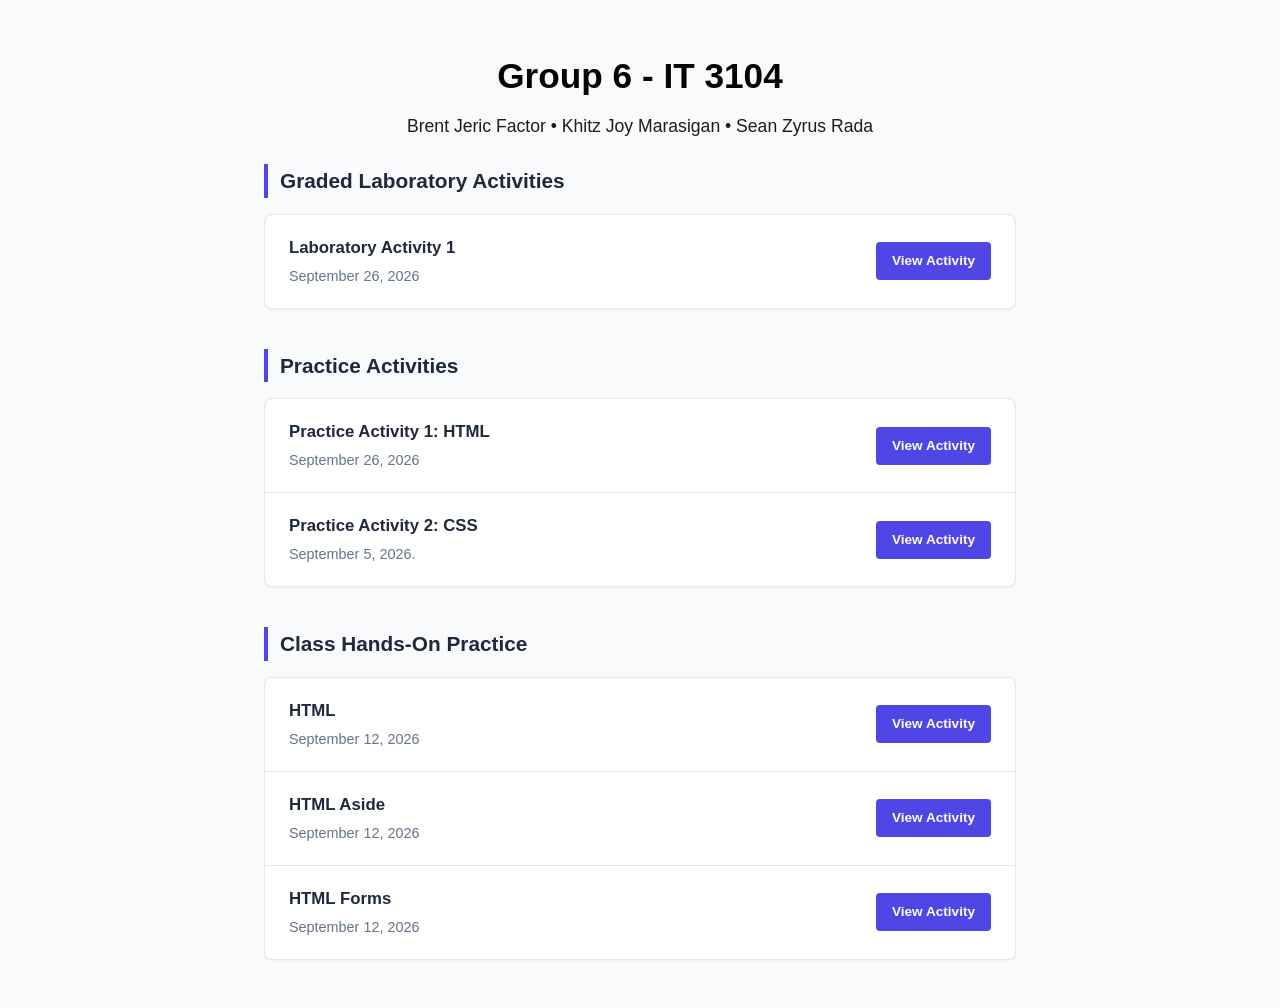
==== index.html @ 84ebf4d2 "Add Laboratory Activities, Hands-On Practice, practice activities, index.htmland style.css" ====
<!DOCTYPE html>
<html lang="en">
<head>
    <meta charset="UTF-8">
    <meta name="viewport" content="width=device-width, initial-scale=1.0">
    <title>Class Activity Repository</title>
    <link rel="stylesheet" href="style.css">
</head>
<body>

    <!-- Banner Header -->
    <header>
        <h1>Group 6 - IT 3104</h1>
        <p>Brent Jeric Factor • Khitz Joy Marasigan • Sean Zyrus Rada</p>
    </header>

    <!-- Main Content Area -->
    <main>
        
        <!-- Section: Current Module -->
        <h2 class="section-title">Graded Laboratory Activities</h2>
        <ul class="activity-list">
            <li>
                <span class="activity-info">
                    <strong>Laboratory Activity 1</strong>
                    <p>September 26, 2026</p>
                </span>
                <a href="Laboratory Activities/Lab_1.html" class="btn">View Activity</a>
            </li>
        </ul>
        
        <!-- Section: Current Module -->
        <h2 class="section-title">Practice Activities</h2>
        <ul class="activity-list">
            <li>
                <span class="activity-info">
                    <strong>Practice Activity 1: HTML</strong>
                    <p>September 26, 2026</p>
                </span>
                <a href="practice activities/student_profile_portal.html" class="btn">View Activity</a>
            </li>
            <li>
                <span class="activity-info">
                    <strong>Practice Activity 2: CSS</strong>
                    <p>September 5, 2026.</p>
                </span>
                <a href="#" class="btn">View Activity</a>
            </li>
        </ul>

        <!-- Section: Current Module -->
        <h2 class="section-title">Class Hands-On Practice</h2>
        <ul class="activity-list">
            <li>
                <span class="activity-info">
                    <strong>HTML</strong>
                    <p>September 12, 2026</p>
                </span>
                <a href="Hands-On Practice/practice 1 html.html" class="btn">View Activity</a>
            </li>
            <li>
                <span class="activity-info">
                    <strong>HTML Aside</strong>
                    <p>September 12, 2026</p>
                </span>
                <a href="Hands-On Practice/practice 1 html aside.html" class="btn">View Activity</a>
            </li>
            <li>
                <span class="activity-info">
                    <strong>HTML Forms</strong>
                    <p>September 12, 2026</p>
                </span>
                <a href="Hands-On Practice/practice 1 html forms.html" class="btn">View Activity</a>
            </li>
        </ul>

    </main>

</body>
</html>
---- style.css ----
:root {
    --primary: #4f46e5;
    --primary-dark: #4338ca;
    --bg-color: #f8fafc;
    --card-bg: #ffffff;
    --text-main: #1e293b;
    --text-muted: #64748b;
    --border-color: #e2e8f0;
}

* {
    margin: 0;
    padding: 0;
    box-sizing: border-box;
    font-family: 'Segoe UI', Tahoma, Geneva, Verdana, sans-serif;
}

body {
    background-color: var(--bg-color);
    color: var(--text-main);
    line-height: 1.6;
}

/* Banner Header */
header {
    color: rgb(5, 5, 5);
    padding: 3rem 2rem;
    text-align: center;
}

header h1 {
    font-size: 2.2rem;
    margin-bottom: 0.5rem;
}

header p {
    font-size: 1.1rem;
    opacity: 0.9;
    max-width: 600px;
    margin: 0 auto;
}

/* Main Container */
main {
    max-width: 800px;
    margin: -1.5rem auto 3rem auto;
    padding: 0 1.5rem;
}

/* Section Styling */
.section-title {
    font-size: 1.3rem;
    margin-bottom: 1rem;
    color: var(--text-main);
    border-left: 4px solid var(--primary);
    padding-left: 0.75rem;
}

/* Simple List Styling */
.activity-list {
    list-style: none;
    background: var(--card-bg);
    border: 1px solid var(--border-color);
    border-radius: 8px;
    box-shadow: 0 1px 3px 0 rgba(0, 0, 0, 0.05);
    margin-bottom: 2.5rem;
    overflow: hidden;
}

.activity-list li {
    display: flex;
    justify-content: space-between;
    align-items: center;
    padding: 1.25rem 1.5rem;
    border-bottom: 1px solid var(--border-color);
    gap: 1rem;
}

.activity-list li:last-child {
    border-bottom: none;
}

.activity-info strong {
    display: block;
    font-size: 1.05rem;
    color: var(--text-main);
    margin-bottom: 0.2rem;
}

.activity-info p {
    color: var(--text-muted);
    font-size: 0.9rem;
}

/* Buttons */
.btn {
    display: inline-block;
    background-color: var(--primary);
    color: white;
    padding: 0.5rem 1rem;
    border-radius: 4px;
    text-decoration: none;
    font-size: 0.85rem;
    font-weight: 600;
    white-space: nowrap;
    transition: background-color 0.2s;
}

.btn:hover {
    background-color: var(--primary-dark);
}

.btn.secondary {
    background-color: #e2e8f0;
    color: var(--text-main);
}

.btn.secondary:hover {
    background-color: #cbd5e1;
}

/* Footer */
footer {
    text-align: center;
    padding: 2rem;
    color: var(--text-muted);
    font-size: 0.85rem;
    border-top: 1px solid var(--border-color);
    background: white;
}
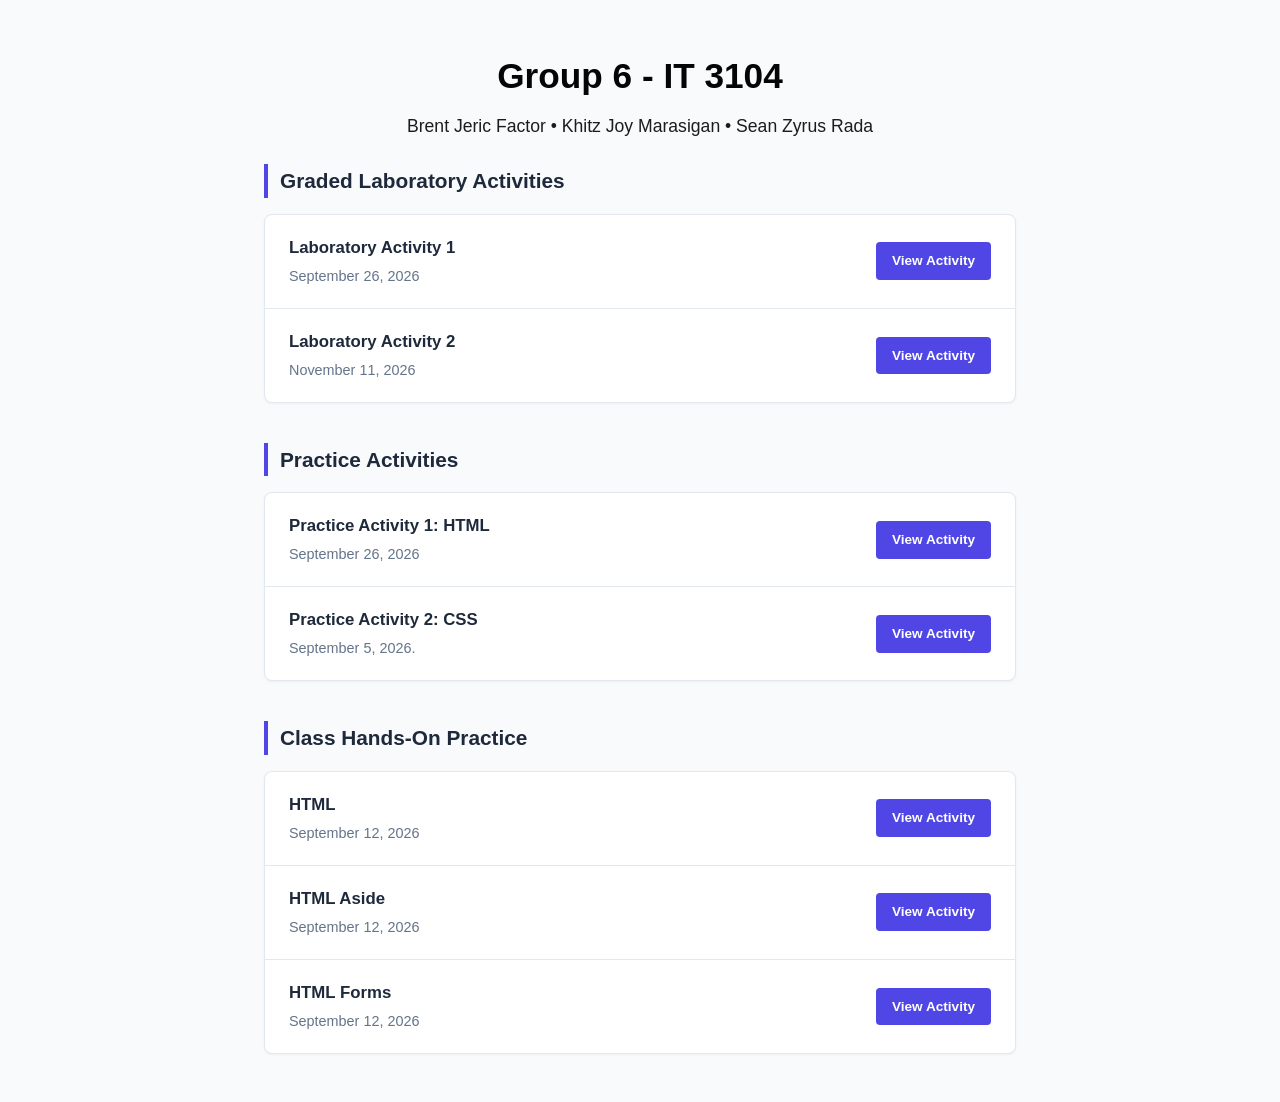
==== commit 6efa10ed: "Update files" ====
--- a/index.html
+++ b/index.html
@@ -27,6 +27,13 @@
                 </span>
                 <a href="Laboratory Activities/Lab_1.html" class="btn">View Activity</a>
             </li>
+            <li>
+                <span class="activity-info">
+                    <strong>Laboratory Activity 2</strong>
+                    <p>November 11, 2026</p>
+                </span>
+                <a href="Laboratory Activities/Lab_2.html" class="btn">View Activity</a>
+            </li>
         </ul>
         
         <!-- Section: Current Module -->
@@ -37,14 +44,14 @@
                     <strong>Practice Activity 1: HTML</strong>
                     <p>September 26, 2026</p>
                 </span>
-                <a href="practice activities/student_profile_portal.html" class="btn">View Activity</a>
+                <a href="practice activities/student_profile_portal1.html" class="btn">View Activity</a>
             </li>
             <li>
                 <span class="activity-info">
                     <strong>Practice Activity 2: CSS</strong>
                     <p>September 5, 2026.</p>
                 </span>
-                <a href="#" class="btn">View Activity</a>
+                <a href="practice activities/student_profile_portal.html" class="btn">View Activity</a>
             </li>
         </ul>
 
